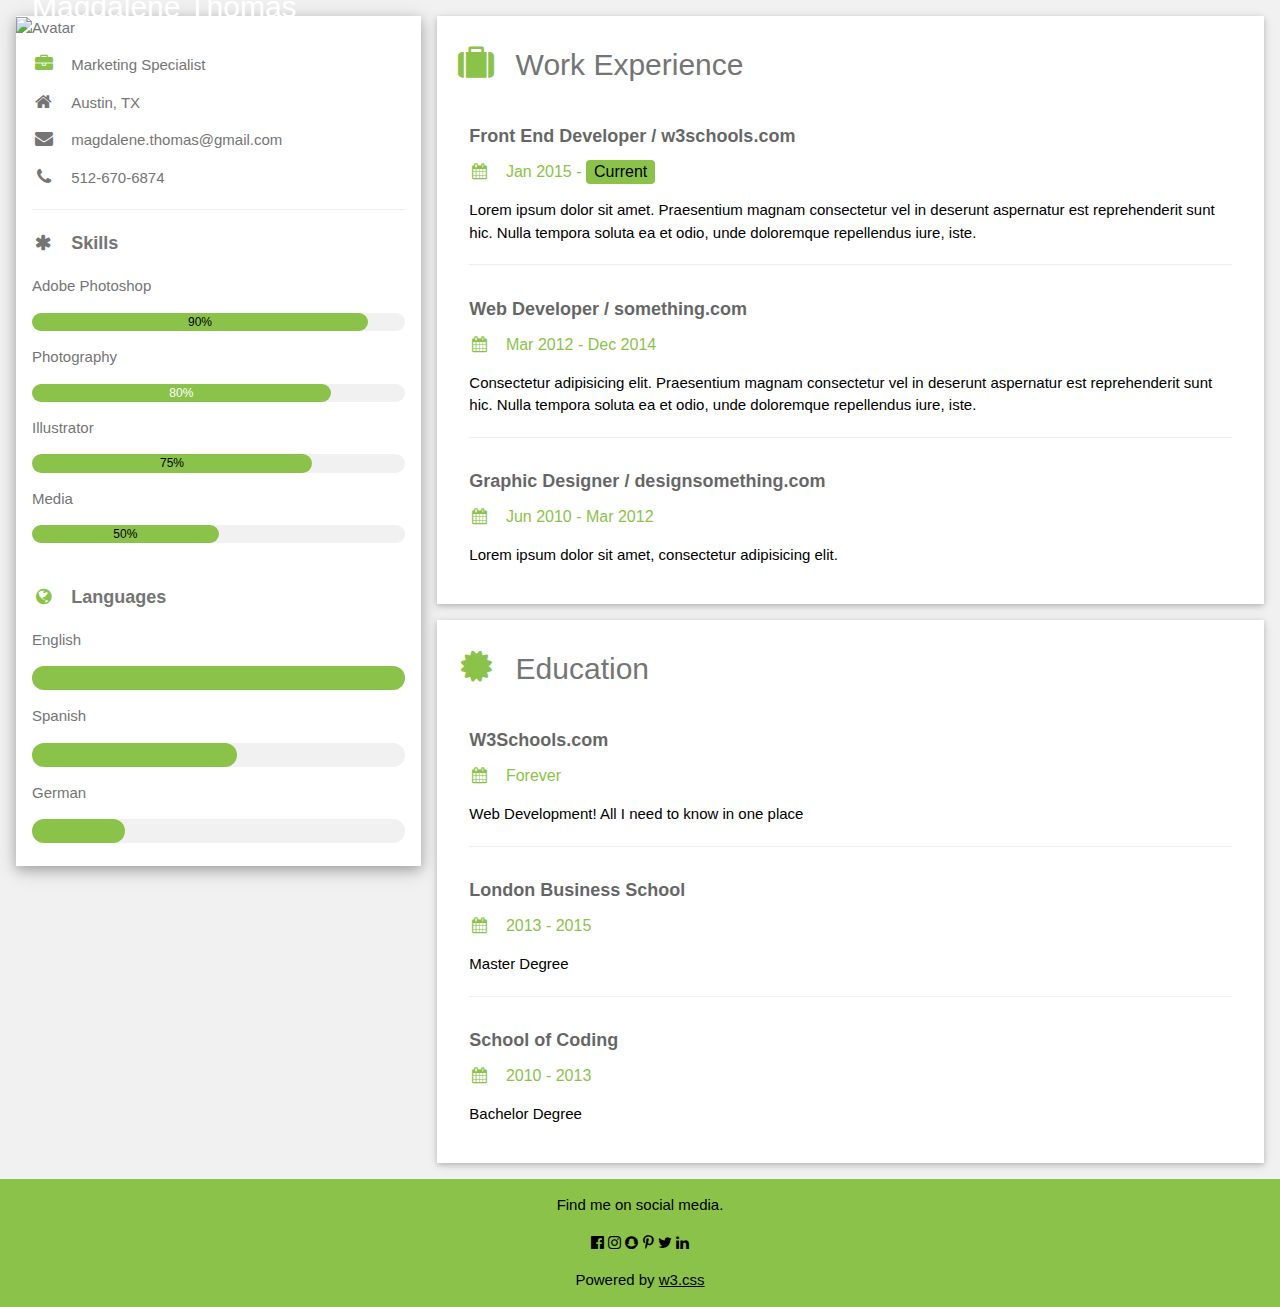
==== main.html @ f2c50aaf "Initial push" ====
<!DOCTYPE html>
<html>
<title>W3.CSS Template</title>
<meta charset="UTF-8">
<meta name="viewport" content="width=device-width, initial-scale=1">
<link rel="stylesheet" href="https://www.w3schools.com/w3css/4/w3.css">
<link rel='stylesheet' href='https://fonts.googleapis.com/css?family=Roboto'>
<link rel="stylesheet" href="https://cdnjs.cloudflare.com/ajax/libs/font-awesome/4.7.0/css/font-awesome.min.css">

<body class="w3-light-grey">

<!-- Page Container -->
<div class="w3-content w3-margin-top" style="max-width:1400px;">

  <!-- The Grid -->
  <div class="w3-row-padding">
  
    <!-- Left Column -->
    <div class="w3-third">
    
      <div class="w3-white w3-text-grey w3-card-4">
        <div class="w3-display-container">
          <img src="assets/images/headshot_rf2017.jpg" style="width:100%" alt="Avatar">
          <div class="w3-display-bottomleft w3-container w3-text-white">
            <h2>Magdalene Thomas</h2>
          </div>
        </div>
        <div class="w3-container">
          <p><i class="fa fa-briefcase fa-fw w3-margin-right w3-large w3-text-light-green"></i>Marketing Specialist</p>
          <p><i class="fa fa-home fa-fw w3-margin-right w3-large w3-text-pale-red"></i>Austin, TX</p>
          <p><i class="fa fa-envelope fa-fw w3-margin-right w3-large w3-text-pale-red"></i>magdalene.thomas@gmail.com</p>
          <p><i class="fa fa-phone fa-fw w3-margin-right w3-large w3-text-pale-red"></i>512-670-6874</p>
          <hr>

          <p class="w3-large"><b><i class="fa fa-asterisk fa-fw w3-margin-right w3-text-pale-red"></i>Skills</b></p>
          <p>Adobe Photoshop</p>
          <div class="w3-light-grey w3-round-xlarge w3-small">
            <div class="w3-container w3-center w3-round-xlarge w3-light-green" style="width:90%">90%</div>
          </div>
          <p>Photography</p>
          <div class="w3-light-grey w3-round-xlarge w3-small">
            <div class="w3-container w3-center w3-round-xlarge w3-light-green" style="width:80%">
              <div class="w3-center w3-text-white">80%</div>
            </div>
          </div>
          <p>Illustrator</p>
          <div class="w3-light-grey w3-round-xlarge w3-small">
            <div class="w3-container w3-center w3-round-xlarge w3-light-green" style="width:75%">75%</div>
          </div>
          <p>Media</p>
          <div class="w3-light-grey w3-round-xlarge w3-small">
            <div class="w3-container w3-center w3-round-xlarge w3-light-green" style="width:50%">50%</div>
          </div>
          <br>

          <p class="w3-large w3-text-theme"><b><i class="fa fa-globe fa-fw w3-margin-right w3-text-light-green"></i>Languages</b></p>
          <p>English</p>
          <div class="w3-light-grey w3-round-xlarge">
            <div class="w3-round-xlarge w3-light-green" style="height:24px;width:100%"></div>
          </div>
          <p>Spanish</p>
          <div class="w3-light-grey w3-round-xlarge">
            <div class="w3-round-xlarge w3-light-green" style="height:24px;width:55%"></div>
          </div>
          <p>German</p>
          <div class="w3-light-grey w3-round-xlarge">
            <div class="w3-round-xlarge w3-light-green" style="height:24px;width:25%"></div>
          </div>
          <br>
        </div>
      </div><br>

    <!-- End Left Column -->
    </div>

    <!-- Right Column -->
    <div class="w3-twothird">
    
      <div class="w3-container w3-card w3-white w3-margin-bottom">
        <h2 class="w3-text-grey w3-padding-16"><i class="fa fa-suitcase fa-fw w3-margin-right w3-xxlarge w3-text-light-green"></i>Work Experience</h2>
        <div class="w3-container">
          <h5 class="w3-opacity"><b>Front End Developer / w3schools.com</b></h5>
          <h6 class="w3-text-light-green"><i class="fa fa-calendar fa-fw w3-margin-right"></i>Jan 2015 - <span class="w3-tag w3-light-green w3-round">Current</span></h6>
          <p>Lorem ipsum dolor sit amet. Praesentium magnam consectetur vel in deserunt aspernatur est reprehenderit sunt hic. Nulla tempora soluta ea et odio, unde doloremque repellendus iure, iste.</p>
          <hr>
        </div>
        <div class="w3-container">
          <h5 class="w3-opacity"><b>Web Developer / something.com</b></h5>
          <h6 class="w3-text-light-green"><i class="fa fa-calendar fa-fw w3-margin-right"></i>Mar 2012 - Dec 2014</h6>
          <p>Consectetur adipisicing elit. Praesentium magnam consectetur vel in deserunt aspernatur est reprehenderit sunt hic. Nulla tempora soluta ea et odio, unde doloremque repellendus iure, iste.</p>
          <hr>
        </div>
        <div class="w3-container">
          <h5 class="w3-opacity"><b>Graphic Designer / designsomething.com</b></h5>
          <h6 class="w3-text-light-green"><i class="fa fa-calendar fa-fw w3-margin-right"></i>Jun 2010 - Mar 2012</h6>
          <p>Lorem ipsum dolor sit amet, consectetur adipisicing elit. </p><br>
        </div>
      </div>

      <div class="w3-container w3-card w3-white">
        <h2 class="w3-text-grey w3-padding-16"><i class="fa fa-certificate fa-fw w3-margin-right w3-xxlarge w3-text-light-green"></i>Education</h2>
        <div class="w3-container">
          <h5 class="w3-opacity"><b>W3Schools.com</b></h5>
          <h6 class="w3-text-light-green"><i class="fa fa-calendar fa-fw w3-margin-right"></i>Forever</h6>
          <p>Web Development! All I need to know in one place</p>
          <hr>
        </div>
        <div class="w3-container">
          <h5 class="w3-opacity"><b>London Business School</b></h5>
          <h6 class="w3-text-light-green"><i class="fa fa-calendar fa-fw w3-margin-right"></i>2013 - 2015</h6>
          <p>Master Degree</p>
          <hr>
        </div>
        <div class="w3-container">
          <h5 class="w3-opacity"><b>School of Coding</b></h5>
          <h6 class="w3-text-light-green"><i class="fa fa-calendar fa-fw w3-margin-right"></i>2010 - 2013</h6>
          <p>Bachelor Degree</p><br>
        </div>
      </div>

    <!-- End Right Column -->
    </div>
    
  <!-- End Grid -->
  </div>
  
  <!-- End Page Container -->
</div>

<footer class="w3-container w3-light-green w3-center w3-margin-top">
  <p>Find me on social media.</p>
  <i class="fa fa-facebook-official w3-hover-opacity"></i>
  <i class="fa fa-instagram w3-hover-opacity"></i>
  <i class="fa fa-snapchat w3-hover-opacity"></i>
  <i class="fa fa-pinterest-p w3-hover-opacity"></i>
  <i class="fa fa-twitter w3-hover-opacity"></i>
  <i class="fa fa-linkedin w3-hover-opacity"></i>
  <p>Powered by <a href="https://www.w3schools.com/w3css/default.asp" target="_blank">w3.css</a></p>
</footer>

</body>
</html>
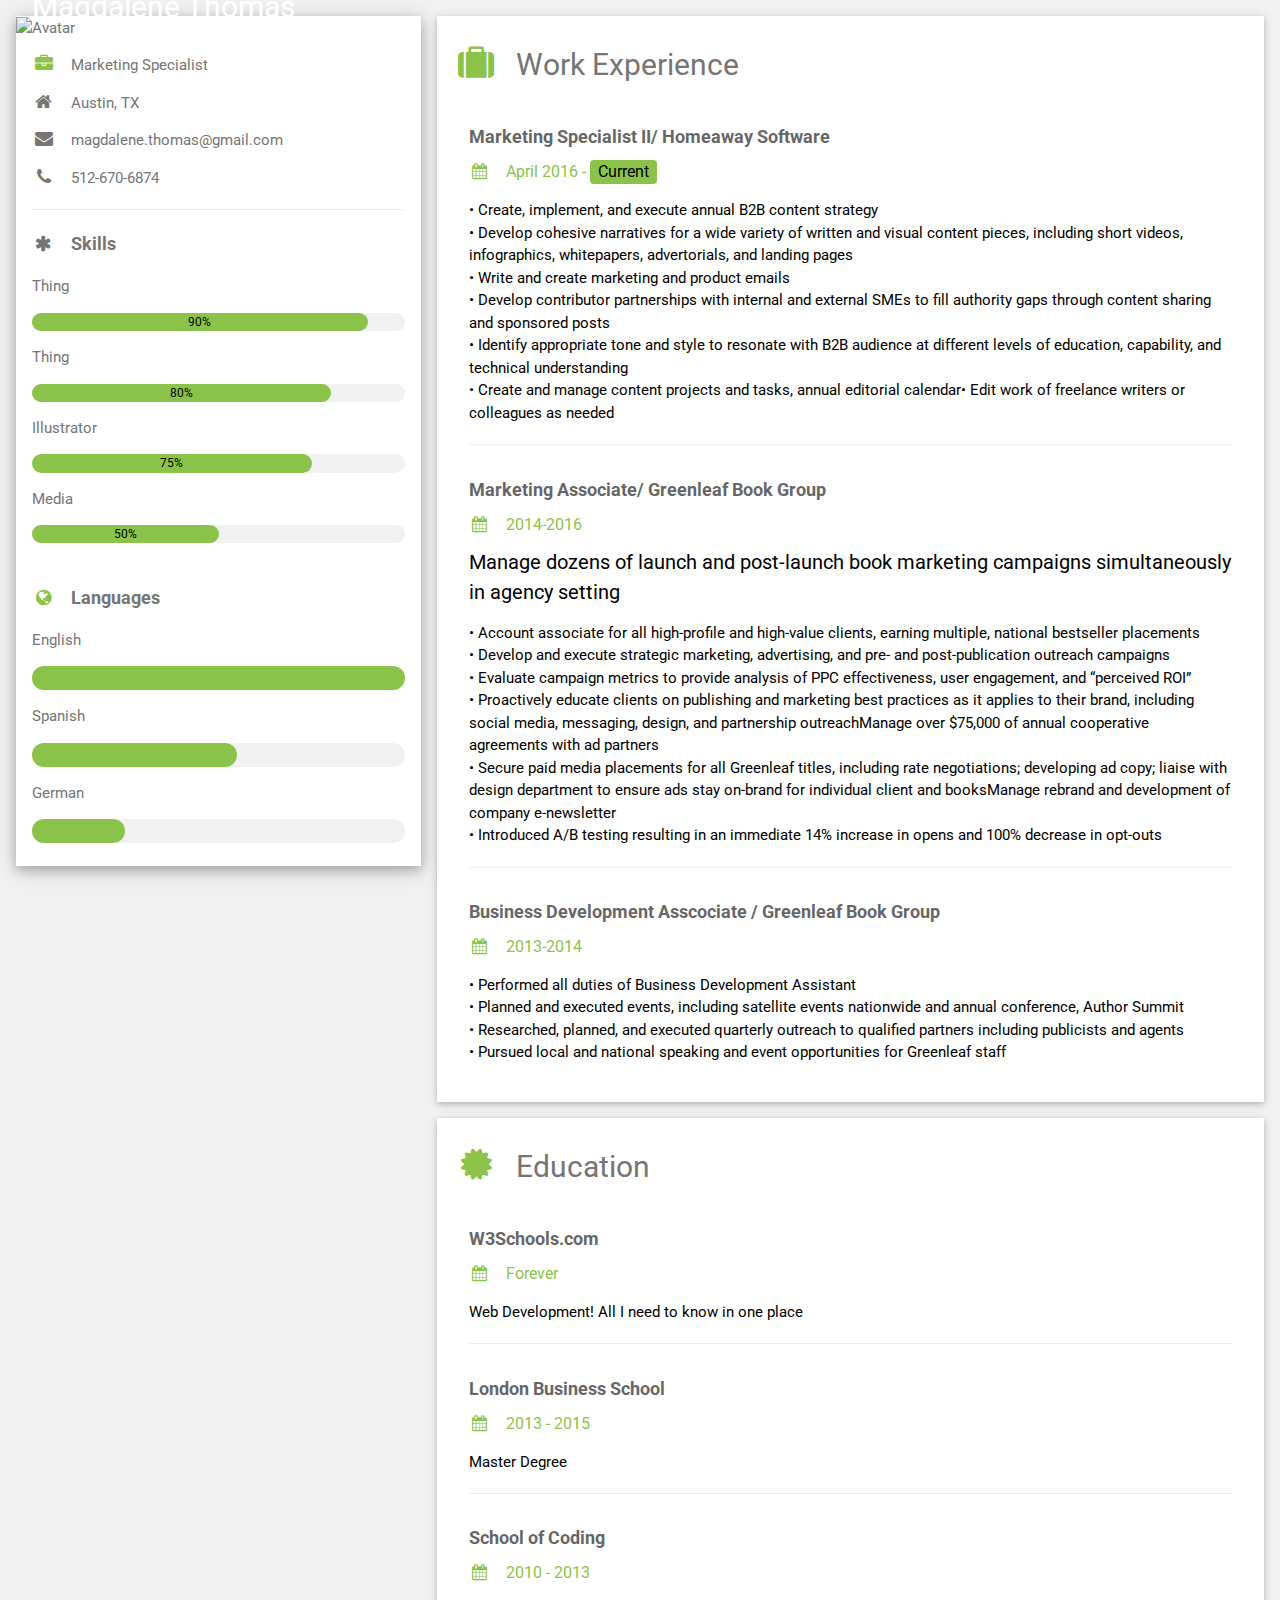
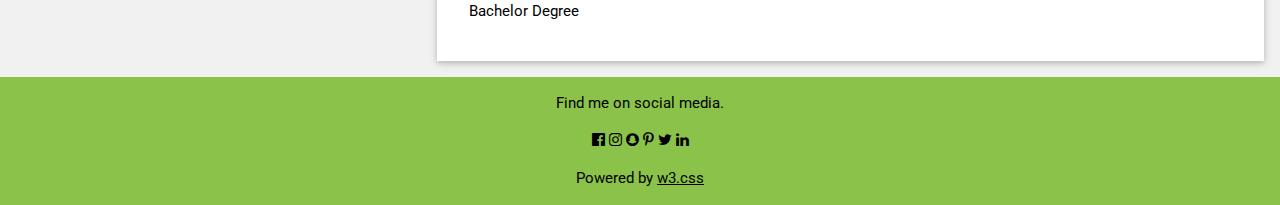
==== commit b73bf97f: "Updating content" ====
--- a/main.html
+++ b/main.html
@@ -1,12 +1,13 @@
 <!DOCTYPE html>
 <html>
-<title>W3.CSS Template</title>
+<title>Magdalene Thomas</title>
+<link rel="icon" href="assets/images/mt_icon.png" type="image/x-icon"/>
 <meta charset="UTF-8">
 <meta name="viewport" content="width=device-width, initial-scale=1">
 <link rel="stylesheet" href="https://www.w3schools.com/w3css/4/w3.css">
 <link rel='stylesheet' href='https://fonts.googleapis.com/css?family=Roboto'>
 <link rel="stylesheet" href="https://cdnjs.cloudflare.com/ajax/libs/font-awesome/4.7.0/css/font-awesome.min.css">
-
+<link rel="stylesheet" type="text/css" href="assets/css/style.css">
 <body class="w3-light-grey">
 
 <!-- Page Container -->
@@ -33,14 +34,14 @@
           <hr>
 
           <p class="w3-large"><b><i class="fa fa-asterisk fa-fw w3-margin-right w3-text-pale-red"></i>Skills</b></p>
-          <p>Adobe Photoshop</p>
+          <p>Thing</p>
           <div class="w3-light-grey w3-round-xlarge w3-small">
             <div class="w3-container w3-center w3-round-xlarge w3-light-green" style="width:90%">90%</div>
           </div>
-          <p>Photography</p>
+          <p>Thing</p>
           <div class="w3-light-grey w3-round-xlarge w3-small">
             <div class="w3-container w3-center w3-round-xlarge w3-light-green" style="width:80%">
-              <div class="w3-center w3-text-white">80%</div>
+              <div class="w3-center w3-text-black">80%</div>
             </div>
           </div>
           <p>Illustrator</p>
@@ -79,21 +80,49 @@
       <div class="w3-container w3-card w3-white w3-margin-bottom">
         <h2 class="w3-text-grey w3-padding-16"><i class="fa fa-suitcase fa-fw w3-margin-right w3-xxlarge w3-text-light-green"></i>Work Experience</h2>
         <div class="w3-container">
-          <h5 class="w3-opacity"><b>Front End Developer / w3schools.com</b></h5>
-          <h6 class="w3-text-light-green"><i class="fa fa-calendar fa-fw w3-margin-right"></i>Jan 2015 - <span class="w3-tag w3-light-green w3-round">Current</span></h6>
-          <p>Lorem ipsum dolor sit amet. Praesentium magnam consectetur vel in deserunt aspernatur est reprehenderit sunt hic. Nulla tempora soluta ea et odio, unde doloremque repellendus iure, iste.</p>
+          <h5 class="w3-opacity"><b>Marketing Specialist II/ Homeaway Software</b></h5>
+          <h6 class="w3-text-light-green"><i class="fa fa-calendar fa-fw w3-margin-right"></i>April 2016 - <span class="w3-tag w3-light-green w3-round">Current</span></h6>
+          <p>• Create, implement, and execute annual B2B content strategy
+              <br>
+              • Develop cohesive narratives for a wide variety of written and visual content pieces, including short videos, infographics, whitepapers, advertorials, and landing pages
+              <br>
+              • Write and create marketing and product emails
+              <br>
+              • Develop contributor partnerships with internal and external SMEs to fill authority gaps through content sharing and sponsored posts
+              <br>
+              • Identify appropriate tone and style to resonate with B2B audience at different levels of education, capability, and technical understanding
+              <br>• Create and manage content projects and tasks, annual editorial calendar• Edit work of freelance writers or colleagues as needed
+                <br></p>
           <hr>
         </div>
         <div class="w3-container">
-          <h5 class="w3-opacity"><b>Web Developer / something.com</b></h5>
-          <h6 class="w3-text-light-green"><i class="fa fa-calendar fa-fw w3-margin-right"></i>Mar 2012 - Dec 2014</h6>
-          <p>Consectetur adipisicing elit. Praesentium magnam consectetur vel in deserunt aspernatur est reprehenderit sunt hic. Nulla tempora soluta ea et odio, unde doloremque repellendus iure, iste.</p>
+          <h5 class="w3-opacity"><b>Marketing Associate/ Greenleaf Book Group</b></h5>
+          <h6 class="w3-text-light-green"><i class="fa fa-calendar fa-fw w3-margin-right"></i>2014-2016</h6>
+          <h4>Manage dozens of launch and post-launch book marketing campaigns simultaneously in agency setting</h4> <p>
+              • Account associate for all high-profile and high-value clients, earning multiple, national bestseller placements 
+              <br>
+              • Develop and execute strategic marketing, advertising, and pre- and post-publication outreach campaigns
+              <br>
+              • Evaluate campaign metrics to provide analysis of PPC effectiveness, user engagement, and “perceived ROI”
+              <br>
+              • Proactively educate clients on publishing and marketing best practices as it applies to their brand, including social media, messaging, design, and partnership outreachManage over $75,000 of annual cooperative agreements with ad partners
+              <br>
+              • Secure paid media placements for all Greenleaf titles, including rate negotiations; developing ad copy; liaise with design department to ensure ads stay on-brand for individual client and booksManage rebrand and development of company e-newsletter
+              <br>
+              • Introduced A/B testing resulting in an immediate 14% increase in opens and 100% decrease in opt-outs</p>
           <hr>
         </div>
         <div class="w3-container">
-          <h5 class="w3-opacity"><b>Graphic Designer / designsomething.com</b></h5>
-          <h6 class="w3-text-light-green"><i class="fa fa-calendar fa-fw w3-margin-right"></i>Jun 2010 - Mar 2012</h6>
-          <p>Lorem ipsum dolor sit amet, consectetur adipisicing elit. </p><br>
+          <h5 class="w3-opacity"><b>Business Development Asscociate / Greenleaf Book Group</b></h5>
+          <h6 class="w3-text-light-green"><i class="fa fa-calendar fa-fw w3-margin-right"></i>2013-2014</h6>
+          <p>
+                • Performed all duties of Business Development Assistant
+                <br>
+                • Planned and executed events, including satellite events nationwide and annual conference, Author Summit
+                <br>
+                • Researched, planned, and executed quarterly outreach to qualified partners including publicists and agents
+                <br>
+                • Pursued local and national speaking and event opportunities for Greenleaf staff </p><br>
         </div>
       </div>
 
--- a/assets/css/style.css
+++ b/assets/css/style.css
@@ -0,0 +1,6 @@
+
+html,body,h1,h2,h3,h4,h5,h6 {
+    font-family: "Roboto", sans-serif;
+    border-radius: 25px;
+    }
+
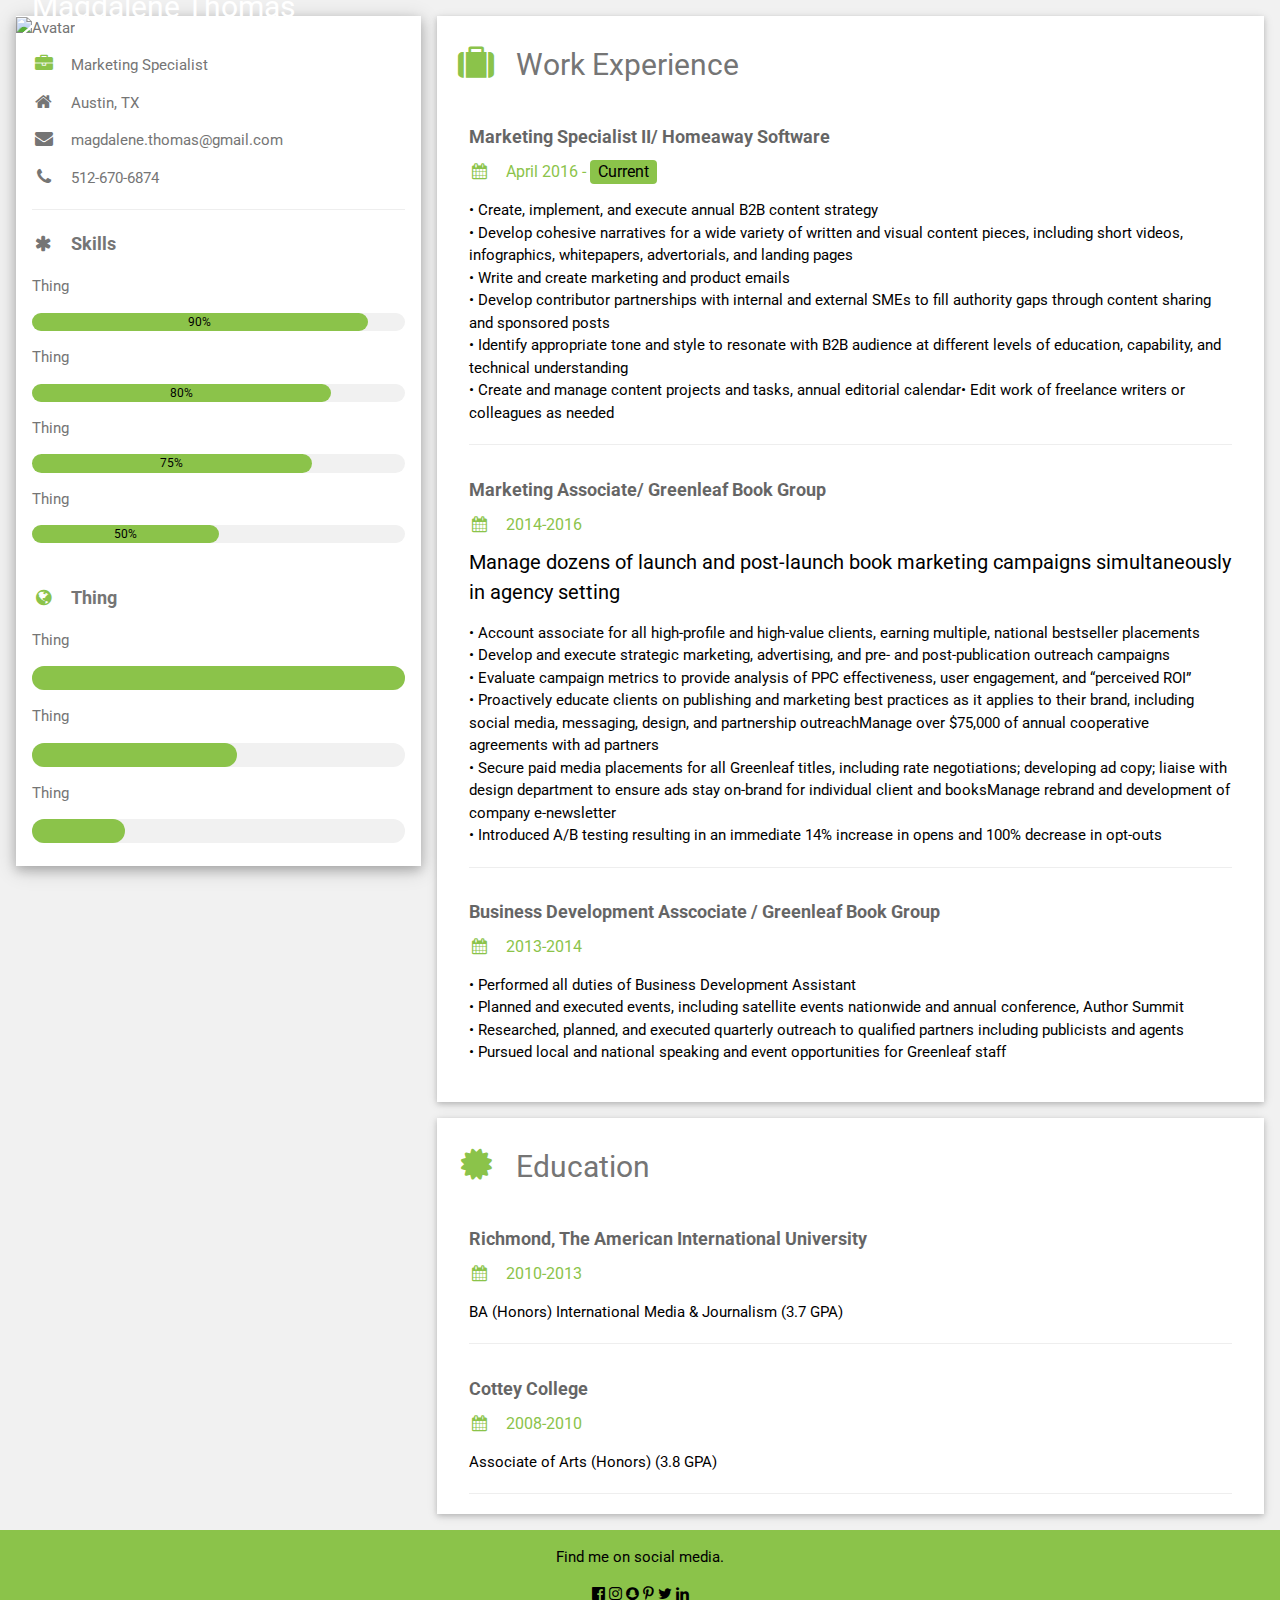
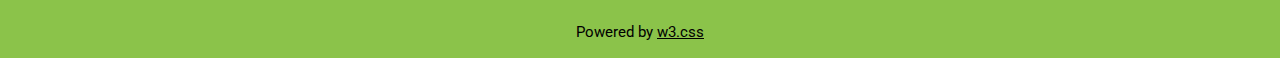
==== commit 8d693a7b: "Adding Education" ====
--- a/main.html
+++ b/main.html
@@ -44,26 +44,26 @@
               <div class="w3-center w3-text-black">80%</div>
             </div>
           </div>
-          <p>Illustrator</p>
+          <p>Thing</p>
           <div class="w3-light-grey w3-round-xlarge w3-small">
             <div class="w3-container w3-center w3-round-xlarge w3-light-green" style="width:75%">75%</div>
           </div>
-          <p>Media</p>
+          <p>Thing</p>
           <div class="w3-light-grey w3-round-xlarge w3-small">
             <div class="w3-container w3-center w3-round-xlarge w3-light-green" style="width:50%">50%</div>
           </div>
           <br>
 
-          <p class="w3-large w3-text-theme"><b><i class="fa fa-globe fa-fw w3-margin-right w3-text-light-green"></i>Languages</b></p>
-          <p>English</p>
+          <p class="w3-large w3-text-theme"><b><i class="fa fa-globe fa-fw w3-margin-right w3-text-light-green"></i>Thing</b></p>
+          <p>Thing</p>
           <div class="w3-light-grey w3-round-xlarge">
             <div class="w3-round-xlarge w3-light-green" style="height:24px;width:100%"></div>
           </div>
-          <p>Spanish</p>
+          <p>Thing</p>
           <div class="w3-light-grey w3-round-xlarge">
             <div class="w3-round-xlarge w3-light-green" style="height:24px;width:55%"></div>
           </div>
-          <p>German</p>
+          <p>Thing</p>
           <div class="w3-light-grey w3-round-xlarge">
             <div class="w3-round-xlarge w3-light-green" style="height:24px;width:25%"></div>
           </div>
@@ -129,22 +129,18 @@
       <div class="w3-container w3-card w3-white">
         <h2 class="w3-text-grey w3-padding-16"><i class="fa fa-certificate fa-fw w3-margin-right w3-xxlarge w3-text-light-green"></i>Education</h2>
         <div class="w3-container">
-          <h5 class="w3-opacity"><b>W3Schools.com</b></h5>
-          <h6 class="w3-text-light-green"><i class="fa fa-calendar fa-fw w3-margin-right"></i>Forever</h6>
-          <p>Web Development! All I need to know in one place</p>
+          <h5 class="w3-opacity"><b>Richmond, The American International University </b></h5>
+          <h6 class="w3-text-light-green"><i class="fa fa-calendar fa-fw w3-margin-right"></i>2010-2013</h6>
+          <p>BA (Honors) International Media & Journalism (3.7 GPA)</p>
           <hr>
         </div>
         <div class="w3-container">
-          <h5 class="w3-opacity"><b>London Business School</b></h5>
-          <h6 class="w3-text-light-green"><i class="fa fa-calendar fa-fw w3-margin-right"></i>2013 - 2015</h6>
-          <p>Master Degree</p>
+          <h5 class="w3-opacity"><b>Cottey College</b></h5>
+          <h6 class="w3-text-light-green"><i class="fa fa-calendar fa-fw w3-margin-right"></i>2008-2010</h6>
+          <p>Associate of Arts (Honors) (3.8 GPA)</p>
           <hr>
         </div>
-        <div class="w3-container">
-          <h5 class="w3-opacity"><b>School of Coding</b></h5>
-          <h6 class="w3-text-light-green"><i class="fa fa-calendar fa-fw w3-margin-right"></i>2010 - 2013</h6>
-          <p>Bachelor Degree</p><br>
-        </div>
+
       </div>
 
     <!-- End Right Column -->
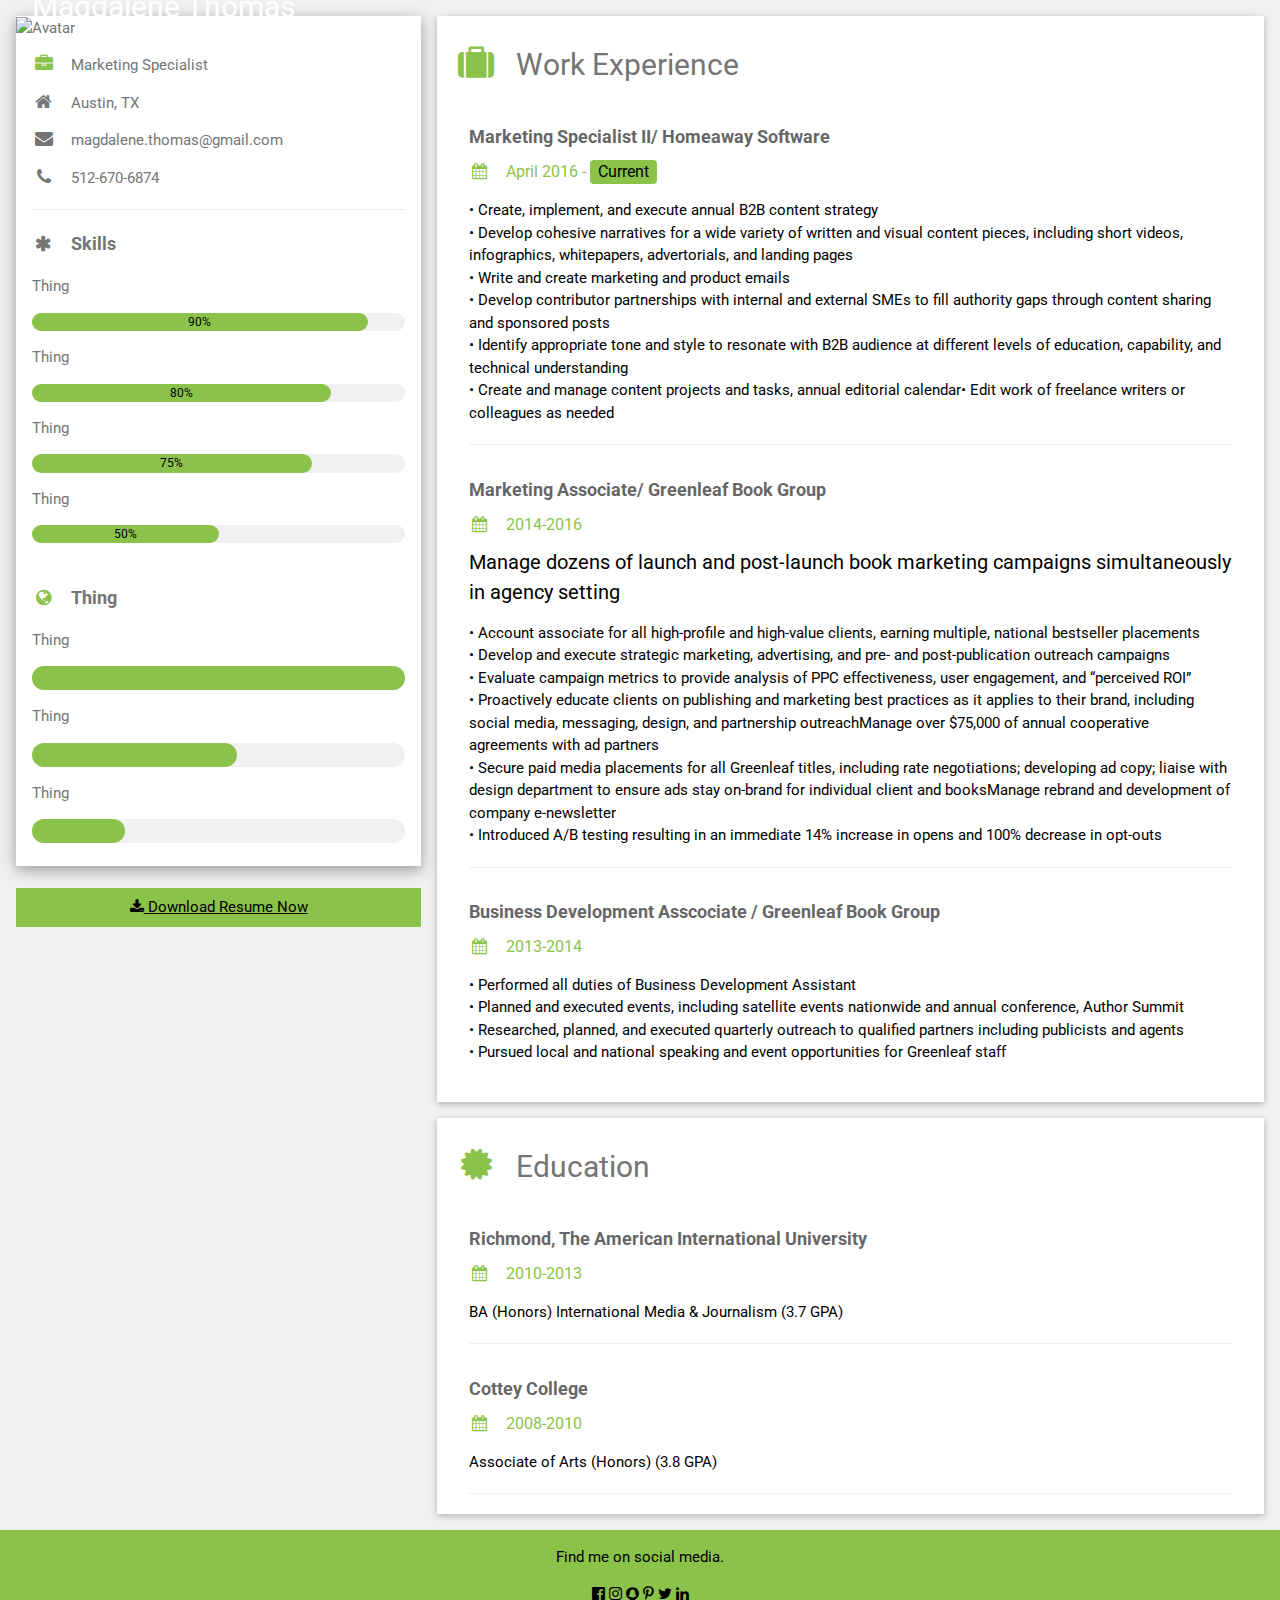
==== commit c1ec99f1: "Adding download button" ====
--- a/main.html
+++ b/main.html
@@ -6,6 +6,7 @@
 <meta name="viewport" content="width=device-width, initial-scale=1">
 <link rel="stylesheet" href="https://www.w3schools.com/w3css/4/w3.css">
 <link rel='stylesheet' href='https://fonts.googleapis.com/css?family=Roboto'>
+<link href="vendor/bootstrap/css/bootstrap.min.css" rel="stylesheet">
 <link rel="stylesheet" href="https://cdnjs.cloudflare.com/ajax/libs/font-awesome/4.7.0/css/font-awesome.min.css">
 <link rel="stylesheet" type="text/css" href="assets/css/style.css">
 <body class="w3-light-grey">
@@ -70,6 +71,14 @@
           <br>
         </div>
       </div><br>
+      <div class="button">
+            <button class="w3-button w3-block w3-light-green"><a href="MagdaleneThomas.pdf" download="MagdaleneThomasResume.pdf">
+              <i class="fa fa-download mr-2"></i>
+              Download Resume Now
+            </a> </button>
+          </div>
+
+      
 
     <!-- End Left Column -->
     </div>
@@ -153,6 +162,7 @@
 </div>
 
 <footer class="w3-container w3-light-green w3-center w3-margin-top">
+        
   <p>Find me on social media.</p>
   <i class="fa fa-facebook-official w3-hover-opacity"></i>
   <i class="fa fa-instagram w3-hover-opacity"></i>
@@ -160,7 +170,7 @@
   <i class="fa fa-pinterest-p w3-hover-opacity"></i>
   <i class="fa fa-twitter w3-hover-opacity"></i>
   <i class="fa fa-linkedin w3-hover-opacity"></i>
-  <p>Powered by <a href="https://www.w3schools.com/w3css/default.asp" target="_blank">w3.css</a></p>
+
 </footer>
 
 </body>
